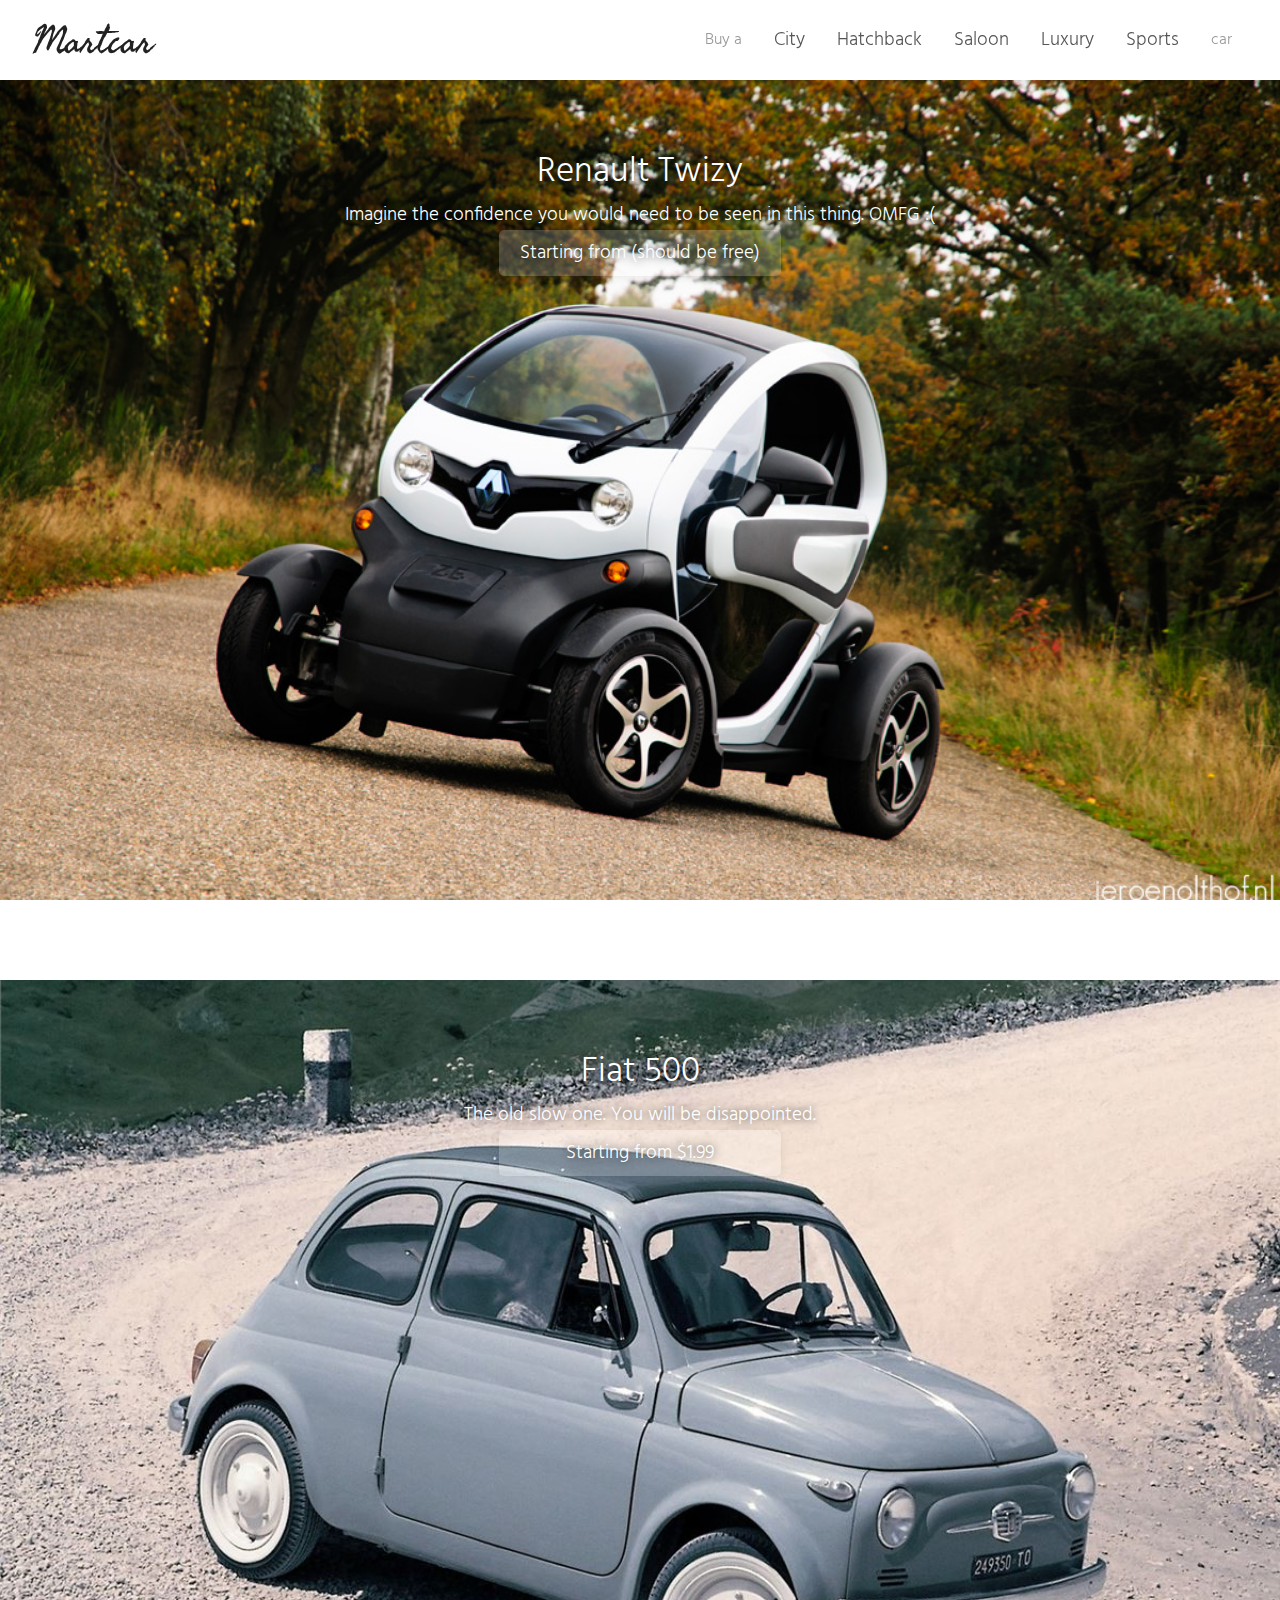
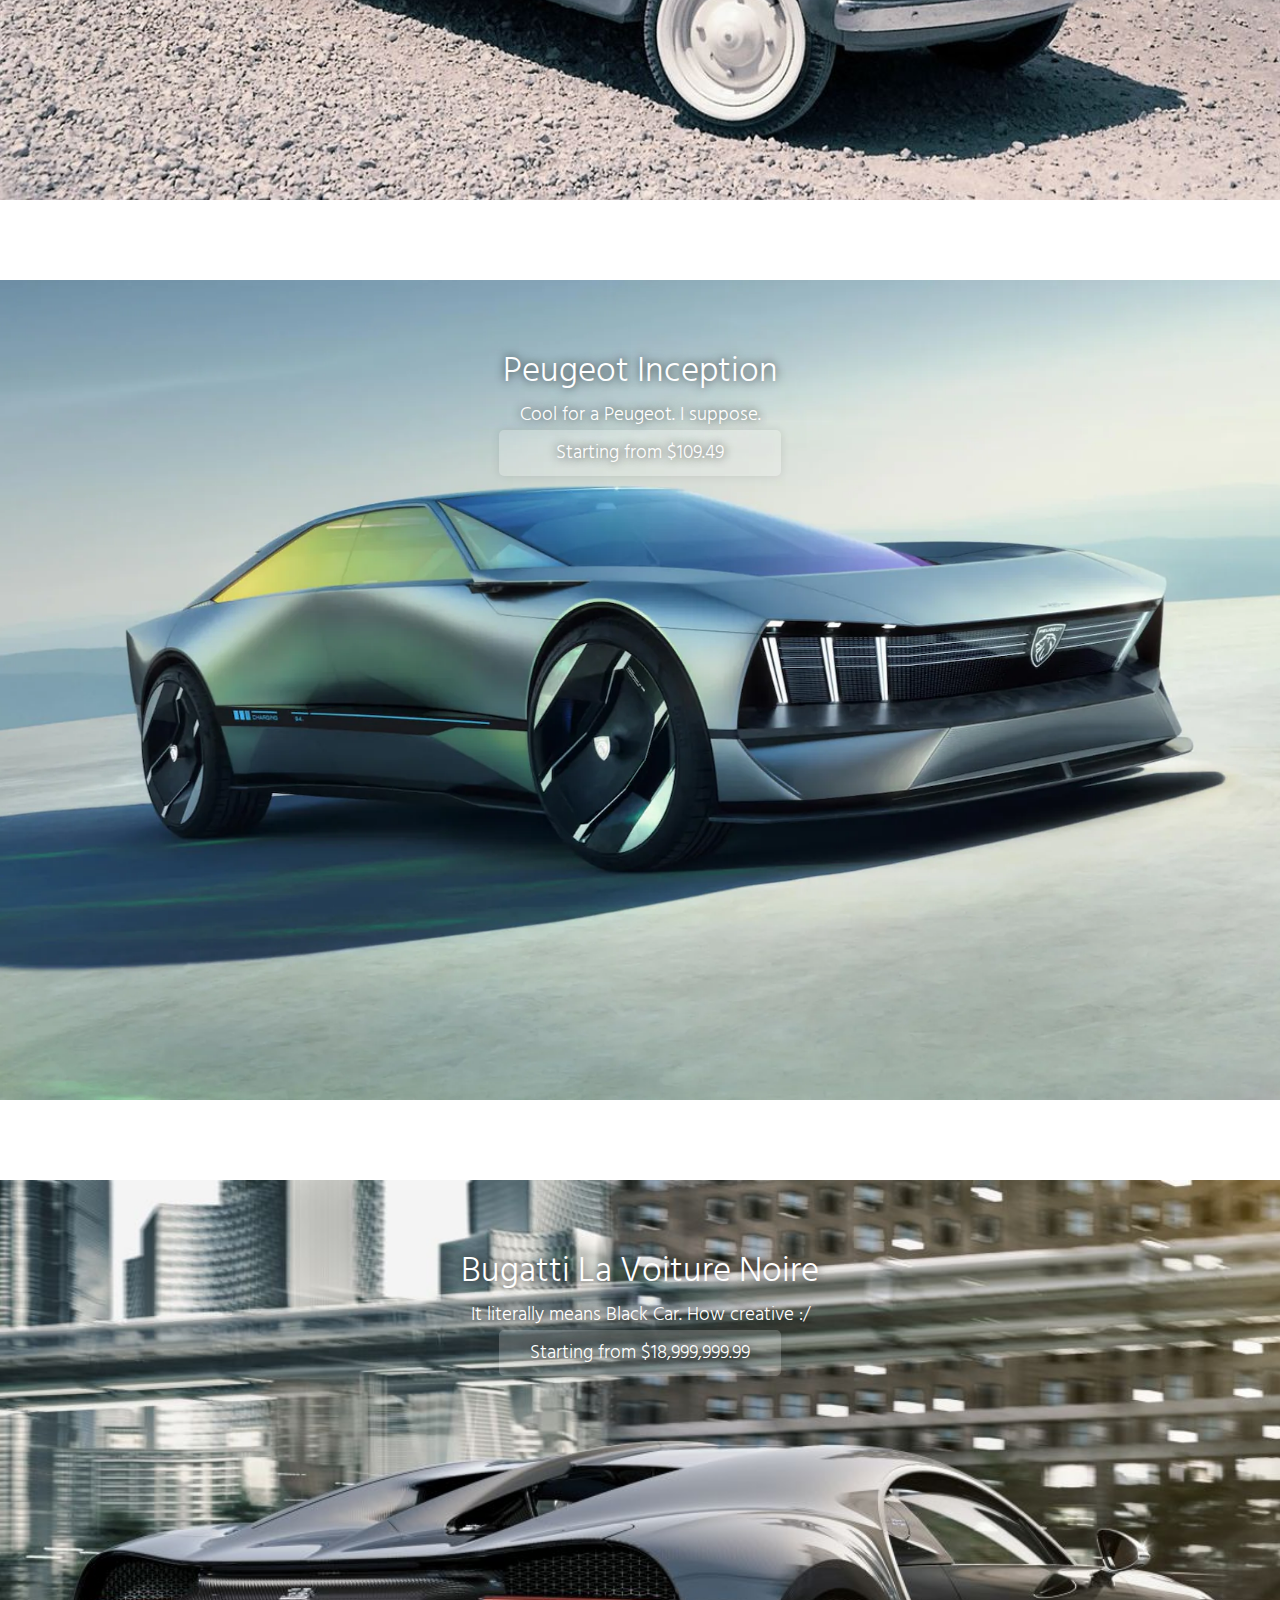
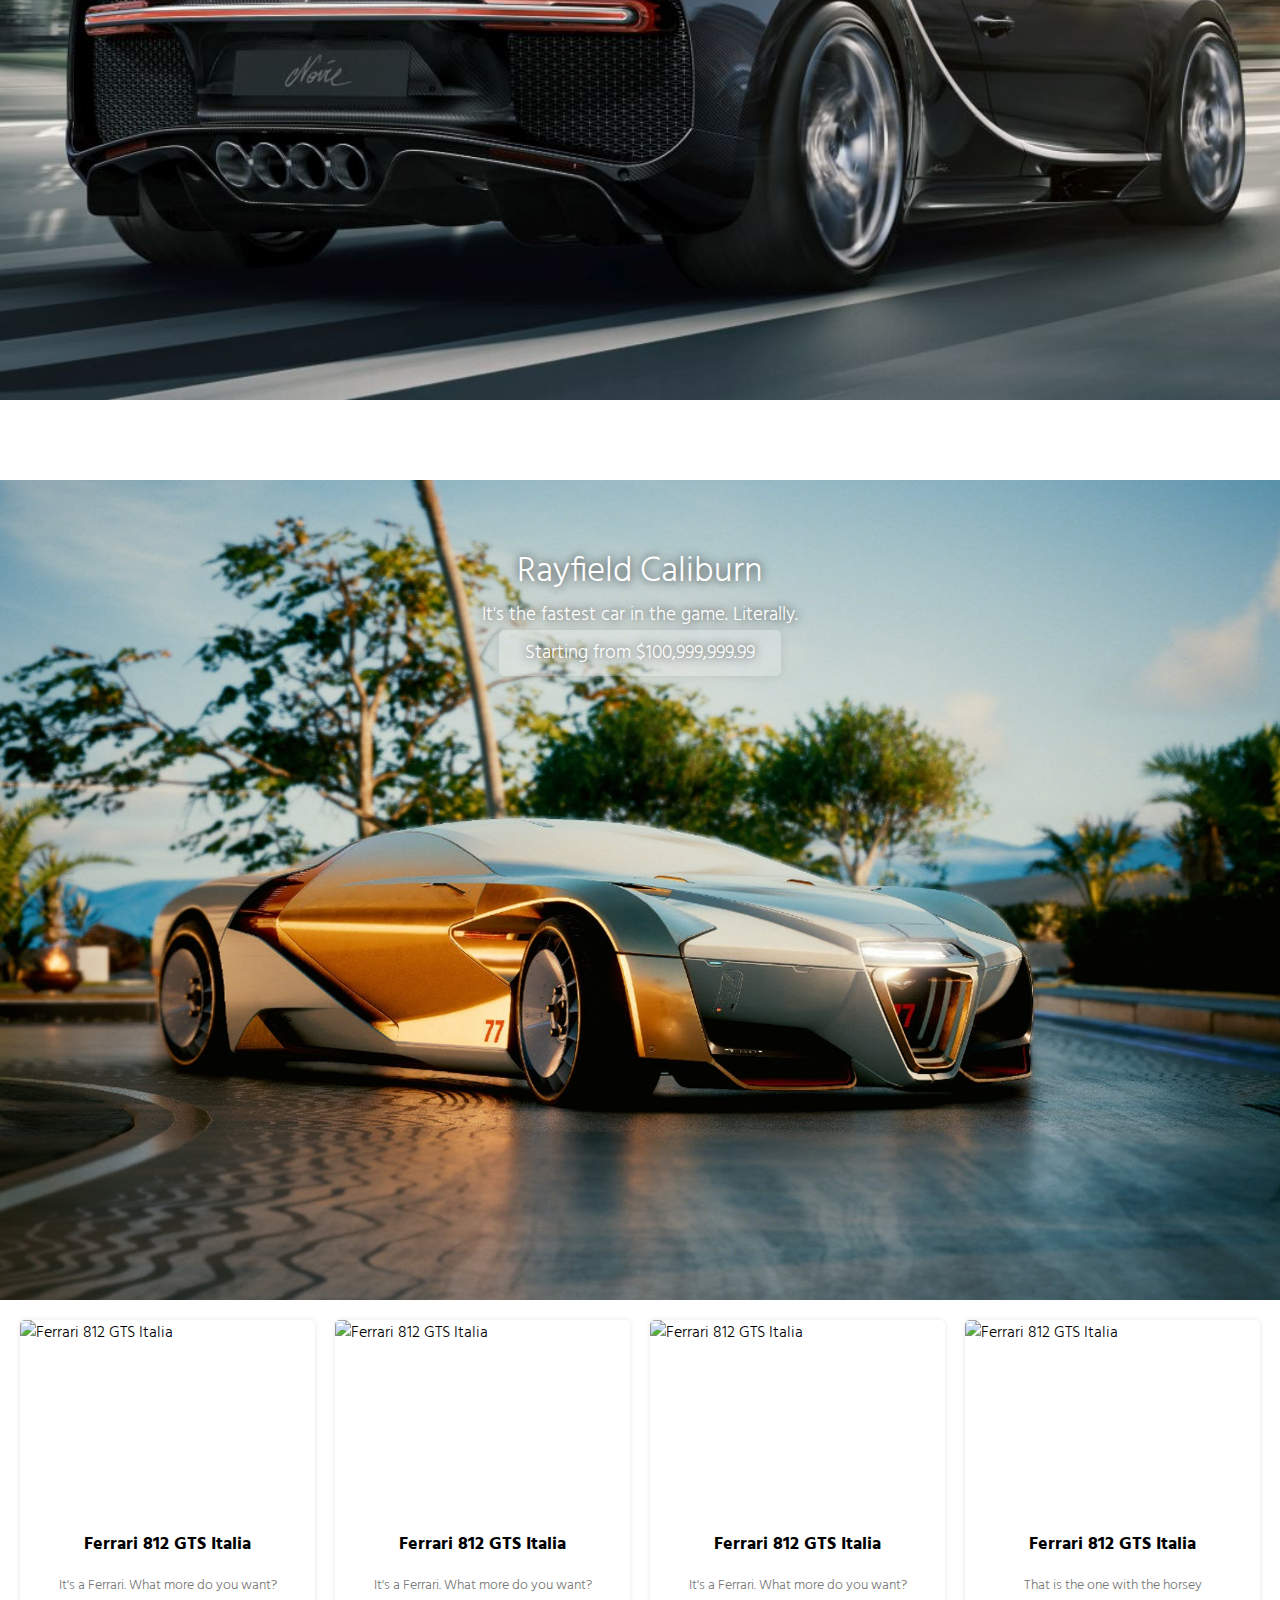
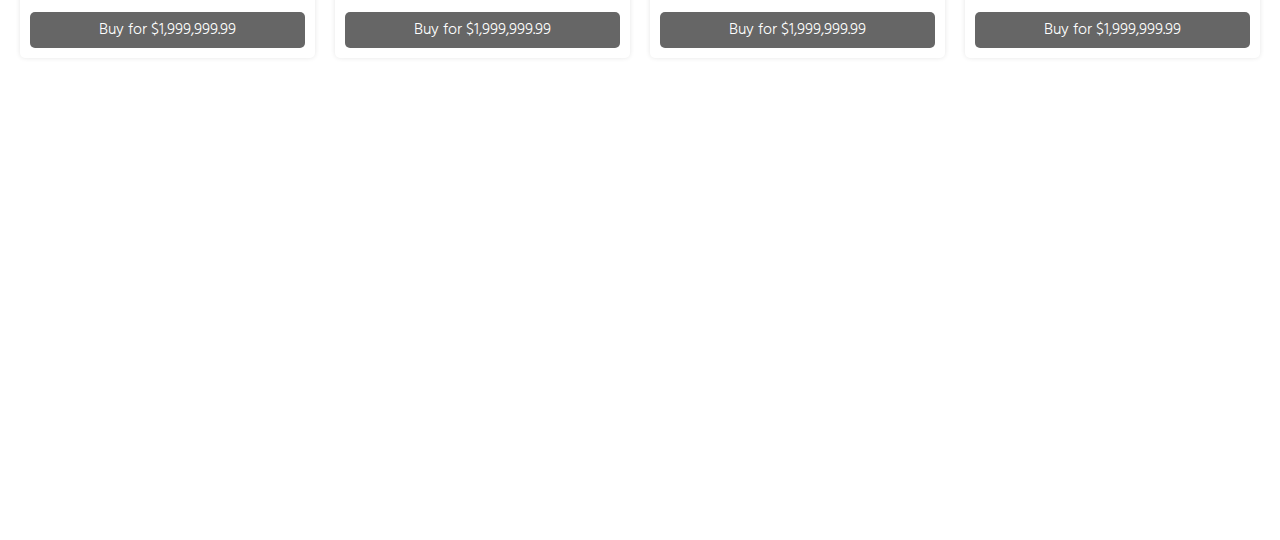
==== showcase-with-anchors/index.html @ c5f64c79 "Different directories" ====
<!DOCTYPE html>
<html lang="en">
<head>
    <meta charset="UTF-8">
    <meta http-equiv="X-UA-Compatible" content="IE=edge">
    <meta name="viewport" content="width=device-width, initial-scale=1.0">
    <title>Store Concept UI - Showcase with anchors</title>

    <link rel="preconnect" href="https://fonts.googleapis.com">
    <link rel="preconnect" href="https://fonts.gstatic.com" crossorigin>
    <link href="https://fonts.googleapis.com/css2?family=Fasthand&family=Hind:wght@300&display=swap" rel="stylesheet">

    <link rel="stylesheet" href="style.css">
</head>
<body>
    <div class="navbar">
        <div class="navbar__logo">
            <!-- <img src="shopping-cart.png" alt="logo" width="50" height="50"> -->
            Martcar
        </div>
        <div class="navbar__menu">
            <ul>
                <li>Buy a</li>
                <li><a href="#city">City</a></li>
                <li><a href="#hatchback">Hatchback</a></li>
                <li><a href="#saloon">Saloon</a></li>
                <li><a href="#luxury">Luxury</a></li>
                <li><a href="#sports">Sports</a></li>
                <li>car</li>

                <!-- <li><a href="#">My Martcar</a></li> -->

            </ul>
        </div>
    </div>

    <main>
        
        <section class="showcase" id="city">
            <div class="showcase__top">
                <h1>Renault Twizy</h1>
                <p>Imagine the confidence you would need to be seen in this thing. OMFG :(</p>
            </div>
            <div class="showcase__bottom">
                <a href="#" class="btn">Starting from (should be free)</a>
            </div>
        </section>
        
        <section class="showcase" id="hatchback">
            <div class="showcase__top">
                <h1>Fiat 500</h1>
                <p>The old slow one. You will be disappointed.</p>
            </div>
            <div class="showcase__bottom">
                <a href="#" class="btn">Starting from $1.99</a>
            </div>
        </section>
        
        <section class="showcase" id="saloon">
            <div class="showcase__top">
                <h1>Peugeot Inception</h1>
                <p>Cool for a Peugeot. I suppose.</p>
            </div>
            <div class="showcase__bottom">
                <a href="#" class="btn">Starting from $109.49</a>
            </div>
        </section>
        
        <section class="showcase" id="luxury">
            <div class="showcase__top">
                <h1>Bugatti La Voiture Noire</h1>
                <p>It literally means Black Car. How creative :/</p>
            </div>
            <div class="showcase__bottom">
                <a href="#" class="btn">Starting from $18,999,999.99</a>
            </div>
        </section>
        
        <section class="showcase" id="sports">
            <div class="showcase__top">
                <h1>Rayfield Caliburn</h1>
                <p>It's the fastest car in the game. Literally.</p>
            </div>
            <div class="showcase__bottom">
                <a href="#" class="btn">Starting from $100,999,999.99</a>
            </div>
        </section>

        <section class="middle">
            <div class="product-grid">
                <div class="product-grid__item">
                    <div class="product-grid__item__img">
                        <img src="./images/ferrari-small.jpg" alt="Ferrari 812 GTS Italia">
                    </div>
                    <div class="product-grid__item__content">
                        <h3>Ferrari 812 GTS Italia</h3>
                        <p>It's a Ferrari. What more do you want?</p>
                        <a href="#" class="btn">Buy for $1,999,999.99</a>
                    </div>
                </div>
                <div class="product-grid__item">
                    <div class="product-grid__item__img">
                        <img src="./images/ferrari-small.jpg" alt="Ferrari 812 GTS Italia">
                    </div>
                    <div class="product-grid__item__content">
                        <h3>Ferrari 812 GTS Italia</h3>
                        <p>It's a Ferrari. What more do you want?</p>
                        <a href="#" class="btn">Buy for $1,999,999.99</a>
                    </div>
                </div>
                <div class="product-grid__item">
                    <div class="product-grid__item__img">
                        <img src="./images/ferrari-small.jpg" alt="Ferrari 812 GTS Italia">
                    </div>
                    <div class="product-grid__item__content">
                        <h3>Ferrari 812 GTS Italia</h3>
                        <p>It's a Ferrari. What more do you want?</p>
                        <a href="#" class="btn">Buy for $1,999,999.99</a>
                    </div>
                </div>
                <div class="product-grid__item">
                    <div class="product-grid__item__img">
                        <img src="./images/ferrari-small.jpg" alt="Ferrari 812 GTS Italia">
                    </div>
                    <div class="product-grid__item__content">
                        <h3>Ferrari 812 GTS Italia</h3>
                        <p>That is the one with the horsey</p>
                        <a href="#" class="btn">Buy for $1,999,999.99</a>
                    </div>
                </div>
            </div>
        </section>

    </main>
</body>
</html>
---- showcase-with-anchors/style.css ----
html, body {
    padding: 0;
    margin: 0;
    font-family: 'Hind', sans-serif;
    font-weight: 300;
    user-select: none;
}

.navbar {
    display: flex;
    justify-content: space-between;
    align-items: center;
    padding: 1rem 2rem;
    background-color: #fff;
    box-sizing: border-box;
    box-shadow: 0 0 10px rgba(0, 0, 0, 0.1);
    position: fixed;
    width: 100%;
    height: 80px;
    z-index: 1;
    top: 0;
    left: 0;
    right: 0;
}

.navbar__logo {
    font-family: 'Fasthand', cursive;
    font-size: 29pt;
    color: #222;
}

.navbar__menu {
    display: flex;
    justify-content: space-between;
    align-items: center;
}

.navbar__menu ul {
    display: flex;
    justify-content: space-between;
    align-items: center;
    list-style: none;
    padding: 0;
    margin: 0;
}

.navbar__menu ul li {
    margin: 0 1rem;
    color: #999;
}

.navbar__menu ul li a {
    text-decoration: none;
    color: #555;
    font-size: 1.2rem;
}

.navbar__menu ul li a:hover {
    color: #111;
}

.navbar__menu ul li a.active {
    color: #000;
}

.navbar__menu ul li a::after {
    content: '';
    display: block;
    width: 100%;
    height: 1px;
    background-color: transparent;
    margin-top: 0px;
}

.navbar__menu ul li a:hover::after, .navbar__menu ul li a.active::after {
    content: '';
    display: block;
    width: 100%;
    height: 1px;
    background-color: #999;
    margin-top: 0px;
}

main {
    display: block;
    height: calc(100vh - 80px);
    width: 100%;
    position: relative;
}

main > section {
    width: 100%;
    height: 100%;
}

main > section.showcase {
    width: 100%;
    flex-direction: column;
    align-items: flex-start;
    padding: 4rem 2rem;
    box-sizing: border-box;
    background-size: cover;
    background-position: center;
    background-repeat: no-repeat;
    margin-top: 80px;
}

main > section.showcase .showcase__top {
    flex: 1;
    width: 100%;
}

main > section.showcase .showcase__bottom {
    width: 100%;
    margin: auto;
}

main > section.showcase#city {
    background-image: url(/images/twizy.jpg);
}

main > section.showcase#hatchback {
    background-image: url(/images/500.jpg);
}

main > section.showcase#saloon {
    background-image: url(/images/saloon.webp);
}

main > section.showcase#luxury {
    background-image: url(/images/bugatti.jpg);
}

main > section.showcase#sports {
    background-image: url(/images/Rayfield\ Caliburn.webp);
}

main > section.showcase h1 {
    font-size: 2.2rem;
    color: #fff;
    font-weight: 300;
    margin: auto;
    text-align: center;
    text-shadow: 0 0 10px rgba(0, 0, 0, 0.8);   
}

main > section.showcase p {
    width: 50%;
    text-align: center;
    margin: auto;
    font-size: 1.2rem;
    color: #fff;
    font-weight: 300;
    text-align: center;
    text-shadow: 0 0 10px rgba(0, 0, 0, 0.8);
}

main > section.showcase .btn {
    display: block;
    padding: 0.5rem 1rem;
    border: none;
    border-radius: 5px;
    font-size: 1.2rem;
    font-weight: 300;
    cursor: pointer;
    width: 250px;
    margin: auto;
    text-align: center;
    text-decoration: unset;
    background: rgba(255, 255, 255, .2);
    color: white;
    box-shadow: 0 0 10px rgba(0, 0, 0, 0.1);
    text-shadow: 0 0 10px rgba(0, 0, 0, 0.8);
}

.product-grid {
    display: grid;
    grid-template-columns: repeat(4, 1fr);
    grid-gap: 20px;
    margin: 20px;
}

.product-grid__item {
    background-color: #fff;
    border-radius: 5px;
    overflow: hidden;
    box-shadow: 0 0 5px rgba(0, 0, 0, 0.1);
}

.product-grid__item__img {
    height: 200px;
    overflow: hidden;
}

.product-grid__item__img img {
    width: 100%;
    height: 100%;
    object-fit: cover;
}

.product-grid__item__content {
    margin: auto;
    text-align: center;
    padding: 10px;
    display: flex;
    flex-direction: column;
    gap: 10px;
}

.product-grid__item__content h3 {
    margin: 0;
    padding: 0;
    font-size: 18px;
}

.product-grid__item__content p {
    margin: 5px 0;
    font-size: 14px;
    color: #777;
}

.product-grid__item__content a {
    display: inline-block;
    background-color: #666;
    color: #fff;
    padding: 5px 10px;
    border-radius: 5px;
    text-decoration: none;
}

.product-grid__item__content a:hover {
    background-color: #555;
}

.product-grid__item__content a:active {
    background-color: #111;
}

.product-grid__item__content a:focus {
    outline: none;
}

.product-grid__item__content a:visited {
    color: #fff;
}

.product-grid__item__content a:link {
    color: #fff;
}
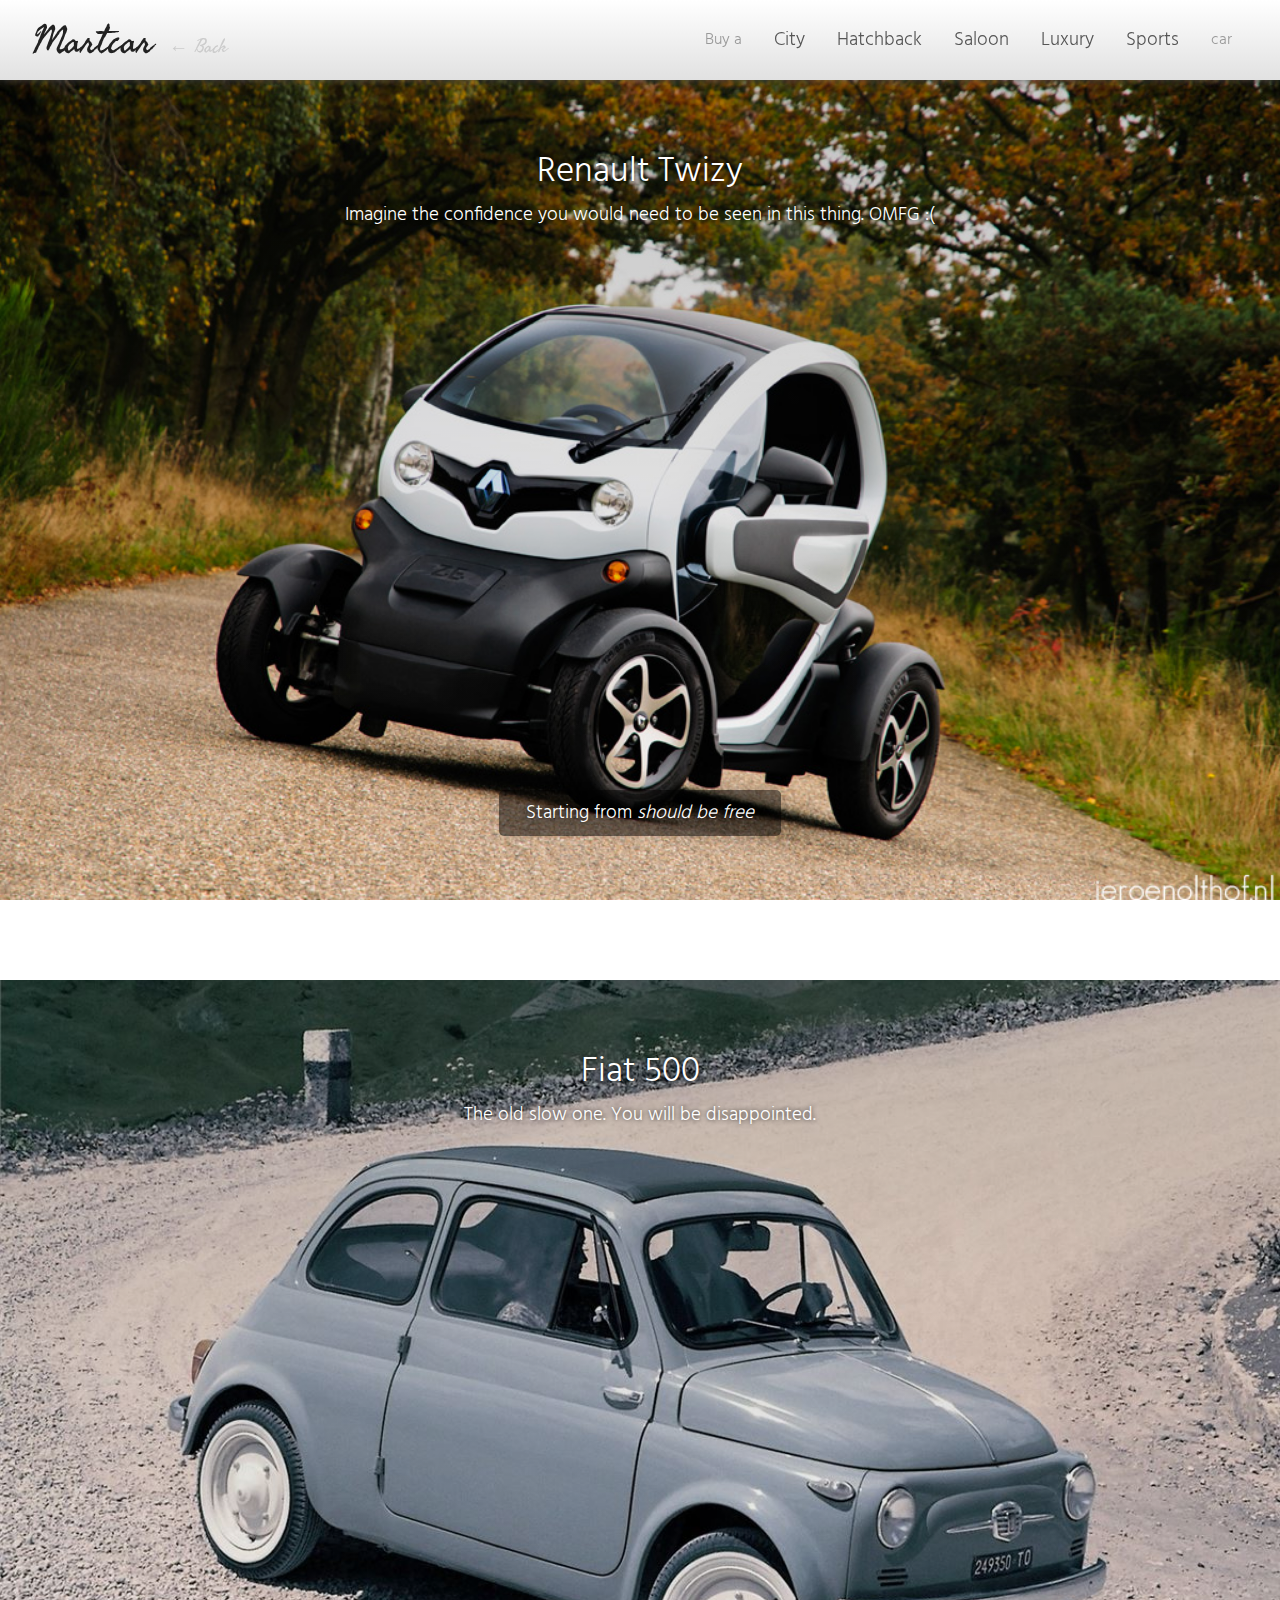
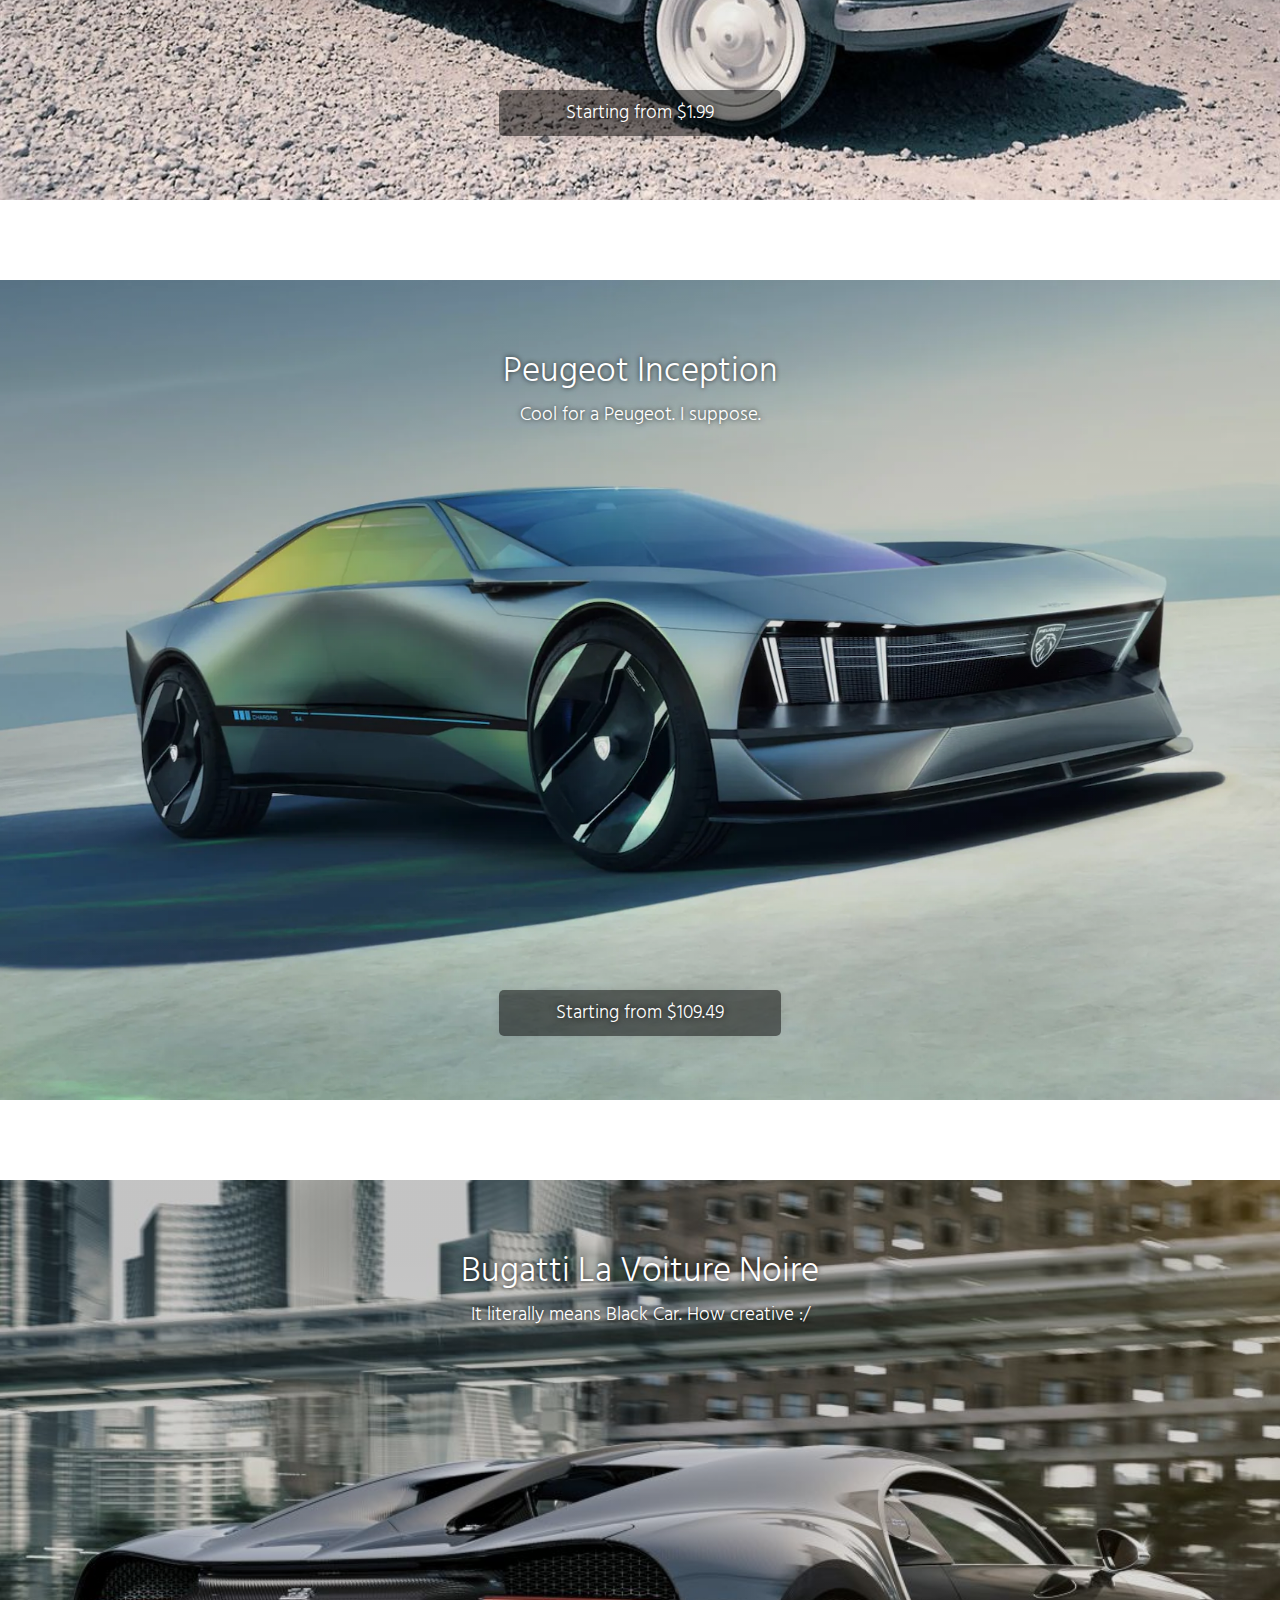
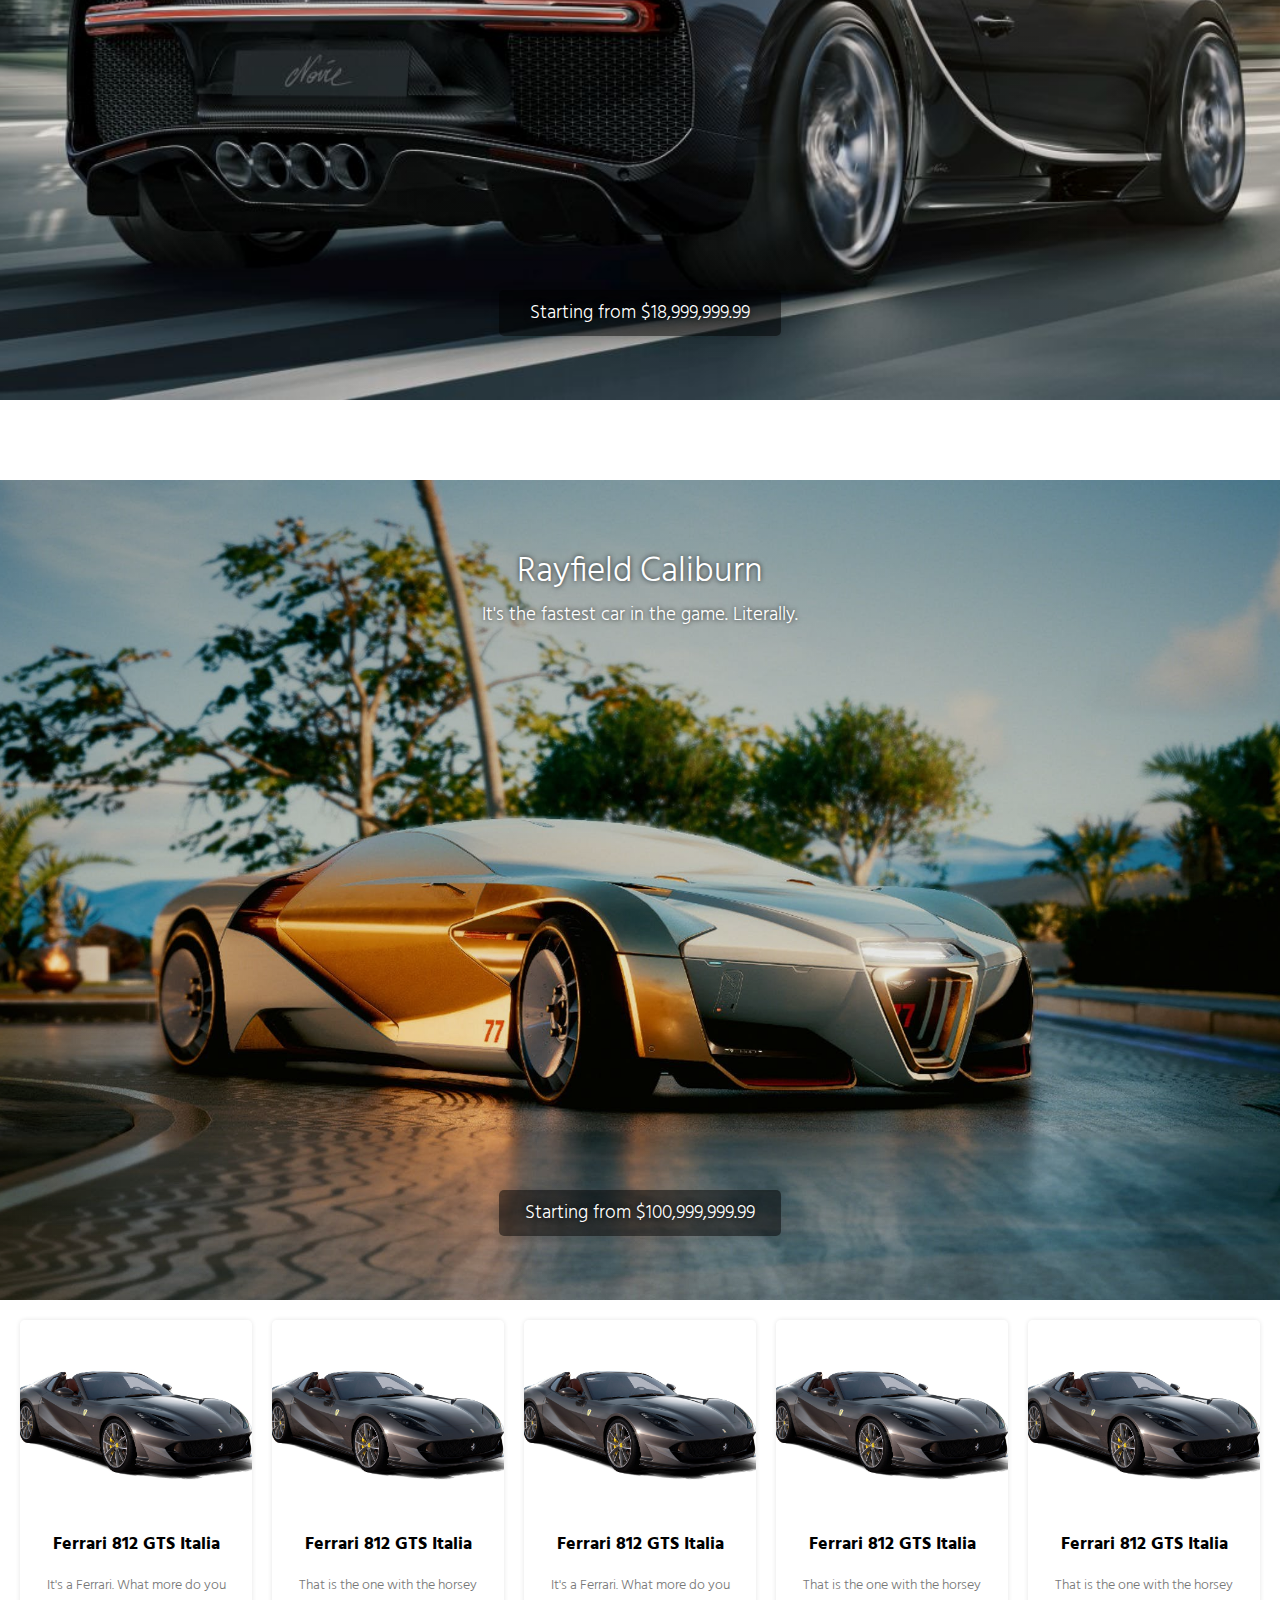
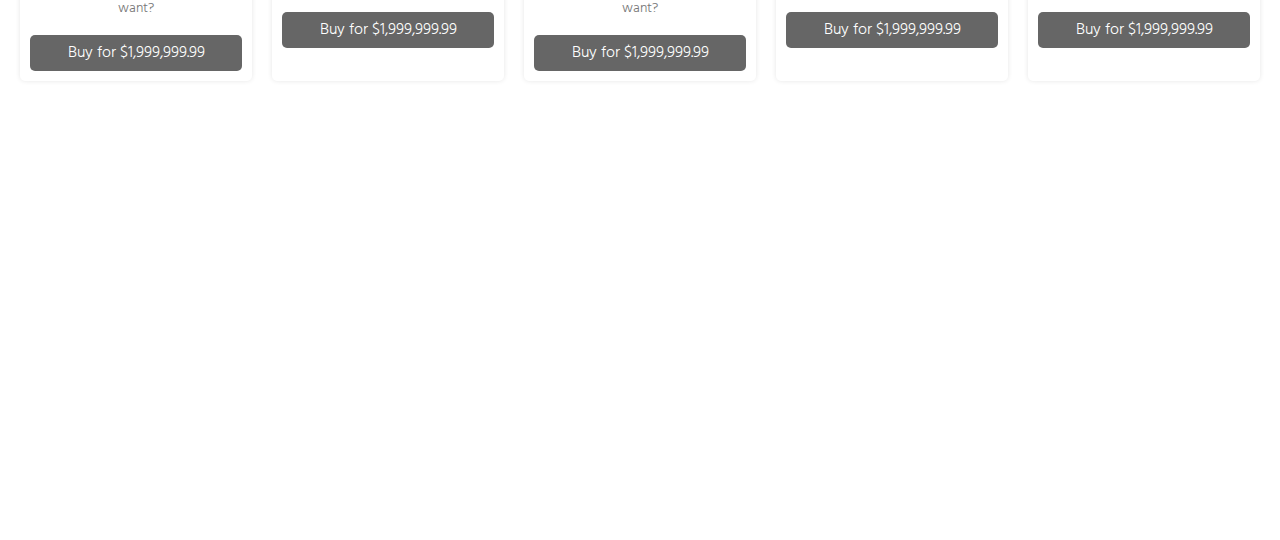
==== commit 8a3e3c28: "Add better styling" ====
--- a/showcase-with-anchors/index.html
+++ b/showcase-with-anchors/index.html
@@ -15,8 +15,8 @@
 <body>
     <div class="navbar">
         <div class="navbar__logo">
-            <!-- <img src="shopping-cart.png" alt="logo" width="50" height="50"> -->
-            Martcar
+            <div>Martcar</div>
+            <div class="navbar__back"><a href="..">&larr; Back</a></div>
         </div>
         <div class="navbar__menu">
             <ul>
@@ -37,52 +37,62 @@
     <main>
         
         <section class="showcase" id="city">
-            <div class="showcase__top">
-                <h1>Renault Twizy</h1>
-                <p>Imagine the confidence you would need to be seen in this thing. OMFG :(</p>
-            </div>
-            <div class="showcase__bottom">
-                <a href="#" class="btn">Starting from (should be free)</a>
+            <div class="showcase__inner">
+                <div class="showcase__top">
+                    <h1>Renault Twizy</h1>
+                    <p>Imagine the confidence you would need to be seen in this thing. OMFG :(</p>
+                </div>
+                <div class="showcase__bottom">
+                    <a href="#" class="btn">Starting from <i>should be free</i></a>
+                </div>
             </div>
         </section>
         
         <section class="showcase" id="hatchback">
-            <div class="showcase__top">
-                <h1>Fiat 500</h1>
-                <p>The old slow one. You will be disappointed.</p>
-            </div>
-            <div class="showcase__bottom">
-                <a href="#" class="btn">Starting from $1.99</a>
+            <div class="showcase__inner">
+                <div class="showcase__top">
+                    <h1>Fiat 500</h1>
+                    <p>The old slow one. You will be disappointed.</p>
+                </div>
+                <div class="showcase__bottom">
+                    <a href="#" class="btn">Starting from $1.99</a>
+                </div>
             </div>
         </section>
         
         <section class="showcase" id="saloon">
-            <div class="showcase__top">
-                <h1>Peugeot Inception</h1>
-                <p>Cool for a Peugeot. I suppose.</p>
-            </div>
-            <div class="showcase__bottom">
-                <a href="#" class="btn">Starting from $109.49</a>
+            <div class="showcase__inner">
+                <div class="showcase__top">
+                    <h1>Peugeot Inception</h1>
+                    <p>Cool for a Peugeot. I suppose.</p>
+                </div>
+                <div class="showcase__bottom">
+                    <a href="#" class="btn">Starting from $109.49</a>
+                </div>
             </div>
         </section>
         
         <section class="showcase" id="luxury">
-            <div class="showcase__top">
-                <h1>Bugatti La Voiture Noire</h1>
-                <p>It literally means Black Car. How creative :/</p>
-            </div>
-            <div class="showcase__bottom">
-                <a href="#" class="btn">Starting from $18,999,999.99</a>
+            <div class="showcase__inner">
+                <div class="showcase__top">
+                    <h1>Bugatti La Voiture Noire</h1>
+                    <p>It literally means Black Car. How creative :/</p>
+                </div>
+                <div class="showcase__bottom">
+                    <a href="#" class="btn">Starting from $18,999,999.99</a>
+                </div>
             </div>
         </section>
         
         <section class="showcase" id="sports">
-            <div class="showcase__top">
-                <h1>Rayfield Caliburn</h1>
-                <p>It's the fastest car in the game. Literally.</p>
-            </div>
-            <div class="showcase__bottom">
-                <a href="#" class="btn">Starting from $100,999,999.99</a>
+            <div class="showcase__inner">
+                <div class="showcase__top">
+                    <h1>Rayfield Caliburn</h1>
+                    <p>It's the fastest car in the game. Literally.</p>
+                </div>
+                <div class="showcase__bottom">
+                    <a href="#" class="btn">Starting from $100,999,999.99</a>
+                </div>
             </div>
         </section>
 
@@ -90,7 +100,7 @@
             <div class="product-grid">
                 <div class="product-grid__item">
                     <div class="product-grid__item__img">
-                        <img src="./images/ferrari-small.jpg" alt="Ferrari 812 GTS Italia">
+                        <img src="/images/ferrari-small.jpg" alt="Ferrari 812 GTS Italia">
                     </div>
                     <div class="product-grid__item__content">
                         <h3>Ferrari 812 GTS Italia</h3>
@@ -100,7 +110,17 @@
                 </div>
                 <div class="product-grid__item">
                     <div class="product-grid__item__img">
-                        <img src="./images/ferrari-small.jpg" alt="Ferrari 812 GTS Italia">
+                        <img src="/images/ferrari-small.jpg" alt="Ferrari 812 GTS Italia">
+                    </div>
+                    <div class="product-grid__item__content">
+                        <h3>Ferrari 812 GTS Italia</h3>
+                        <p>That is the one with the horsey</p>
+                        <a href="#" class="btn">Buy for $1,999,999.99</a>
+                    </div>
+                </div>
+                <div class="product-grid__item">
+                    <div class="product-grid__item__img">
+                        <img src="/images/ferrari-small.jpg" alt="Ferrari 812 GTS Italia">
                     </div>
                     <div class="product-grid__item__content">
                         <h3>Ferrari 812 GTS Italia</h3>
@@ -110,17 +130,17 @@
                 </div>
                 <div class="product-grid__item">
                     <div class="product-grid__item__img">
-                        <img src="./images/ferrari-small.jpg" alt="Ferrari 812 GTS Italia">
+                        <img src="/images/ferrari-small.jpg" alt="Ferrari 812 GTS Italia">
                     </div>
                     <div class="product-grid__item__content">
                         <h3>Ferrari 812 GTS Italia</h3>
-                        <p>It's a Ferrari. What more do you want?</p>
+                        <p>That is the one with the horsey</p>
                         <a href="#" class="btn">Buy for $1,999,999.99</a>
                     </div>
                 </div>
                 <div class="product-grid__item">
                     <div class="product-grid__item__img">
-                        <img src="./images/ferrari-small.jpg" alt="Ferrari 812 GTS Italia">
+                        <img src="/images/ferrari-small.jpg" alt="Ferrari 812 GTS Italia">
                     </div>
                     <div class="product-grid__item__content">
                         <h3>Ferrari 812 GTS Italia</h3>
--- a/showcase-with-anchors/style.css
+++ b/showcase-with-anchors/style.css
@@ -12,9 +12,9 @@
     justify-content: space-between;
     align-items: center;
     padding: 1rem 2rem;
-    background-color: #fff;
+    background: linear-gradient(180deg, rgb(255, 255, 255) 0%, rgb(225, 225, 225) 100%);
     box-sizing: border-box;
-    box-shadow: 0 0 10px rgba(0, 0, 0, 0.1);
+    box-shadow: 0 0 8px rgba(80, 80, 80, 0.8);
     position: fixed;
     width: 100%;
     height: 80px;
@@ -25,9 +25,22 @@
 }
 
 .navbar__logo {
+    display: flex;
+    flex-direction: row;
+    gap: 1rem;
     font-family: 'Fasthand', cursive;
     font-size: 29pt;
     color: #222;
+}
+
+.navbar__back a {
+    text-decoration: none;
+    color: #ccc;
+    font-size: 1.2rem;
+}
+
+.navbar__back a:hover {
+    color: #555;
 }
 
 .navbar__menu {
@@ -95,15 +108,18 @@
 }
 
 main > section.showcase {
-    width: 100%;
+    padding-top: 80px;
+    height: calc(100vh - 80px);
+}
+
+main > section.showcase .showcase__inner {
+    width: 100%;
+    height: 100%;
+    display: flex;
     flex-direction: column;
     align-items: flex-start;
     padding: 4rem 2rem;
     box-sizing: border-box;
-    background-size: cover;
-    background-position: center;
-    background-repeat: no-repeat;
-    margin-top: 80px;
 }
 
 main > section.showcase .showcase__top {
@@ -116,24 +132,29 @@
     margin: auto;
 }
 
-main > section.showcase#city {
-    background-image: url(/images/twizy.jpg);
-}
-
-main > section.showcase#hatchback {
-    background-image: url(/images/500.jpg);
-}
-
-main > section.showcase#saloon {
-    background-image: url(/images/saloon.webp);
-}
-
-main > section.showcase#luxury {
-    background-image: url(/images/bugatti.jpg);
-}
-
-main > section.showcase#sports {
-    background-image: url(/images/Rayfield\ Caliburn.webp);
+main > section.showcase#city .showcase__inner {
+    background: linear-gradient(rgba(0, 0, 0, .2) 10%, transparent), no-repeat url(/images/twizy.jpg) center center;
+    background-size: cover;
+}
+
+main > section.showcase#hatchback .showcase__inner {
+    background: linear-gradient(rgba(0, 0, 0, .2) 10%, transparent), no-repeat url(/images/500.jpg) center center;
+    background-size: cover;
+}
+
+main > section.showcase#saloon .showcase__inner {
+    background: linear-gradient(rgba(0, 0, 0, .2) 10%, transparent), no-repeat url(/images/saloon.webp) center center;
+    background-size: cover;
+}
+
+main > section.showcase#luxury .showcase__inner {
+    background: linear-gradient(rgba(0, 0, 0, .2) 10%, transparent), no-repeat url(/images/bugatti.jpg) center center;
+    background-size: cover;
+}
+
+main > section.showcase#sports .showcase__inner {
+    background: linear-gradient(rgba(0, 0, 0, .2) 10%, transparent), no-repeat url(/images/Rayfield\ Caliburn.webp) center center;
+    background-size: cover;
 }
 
 main > section.showcase h1 {
@@ -142,7 +163,7 @@
     font-weight: 300;
     margin: auto;
     text-align: center;
-    text-shadow: 0 0 10px rgba(0, 0, 0, 0.8);   
+    text-shadow: 0 0 5px rgba(0, 0, 0, .8);   
 }
 
 main > section.showcase p {
@@ -153,7 +174,7 @@
     color: #fff;
     font-weight: 300;
     text-align: center;
-    text-shadow: 0 0 10px rgba(0, 0, 0, 0.8);
+    text-shadow: 0 0 5px rgba(0, 0, 0, .8);
 }
 
 main > section.showcase .btn {
@@ -168,15 +189,15 @@
     margin: auto;
     text-align: center;
     text-decoration: unset;
-    background: rgba(255, 255, 255, .2);
-    color: white;
+    background: rgba(0, 0, 0, .5);
+    color: #fff;
     box-shadow: 0 0 10px rgba(0, 0, 0, 0.1);
-    text-shadow: 0 0 10px rgba(0, 0, 0, 0.8);
+    text-shadow: 0 0 7px rgba(0, 0, 0, 1);
 }
 
 .product-grid {
     display: grid;
-    grid-template-columns: repeat(4, 1fr);
+    grid-template-columns: repeat(5, 1fr);
     grid-gap: 20px;
     margin: 20px;
 }
